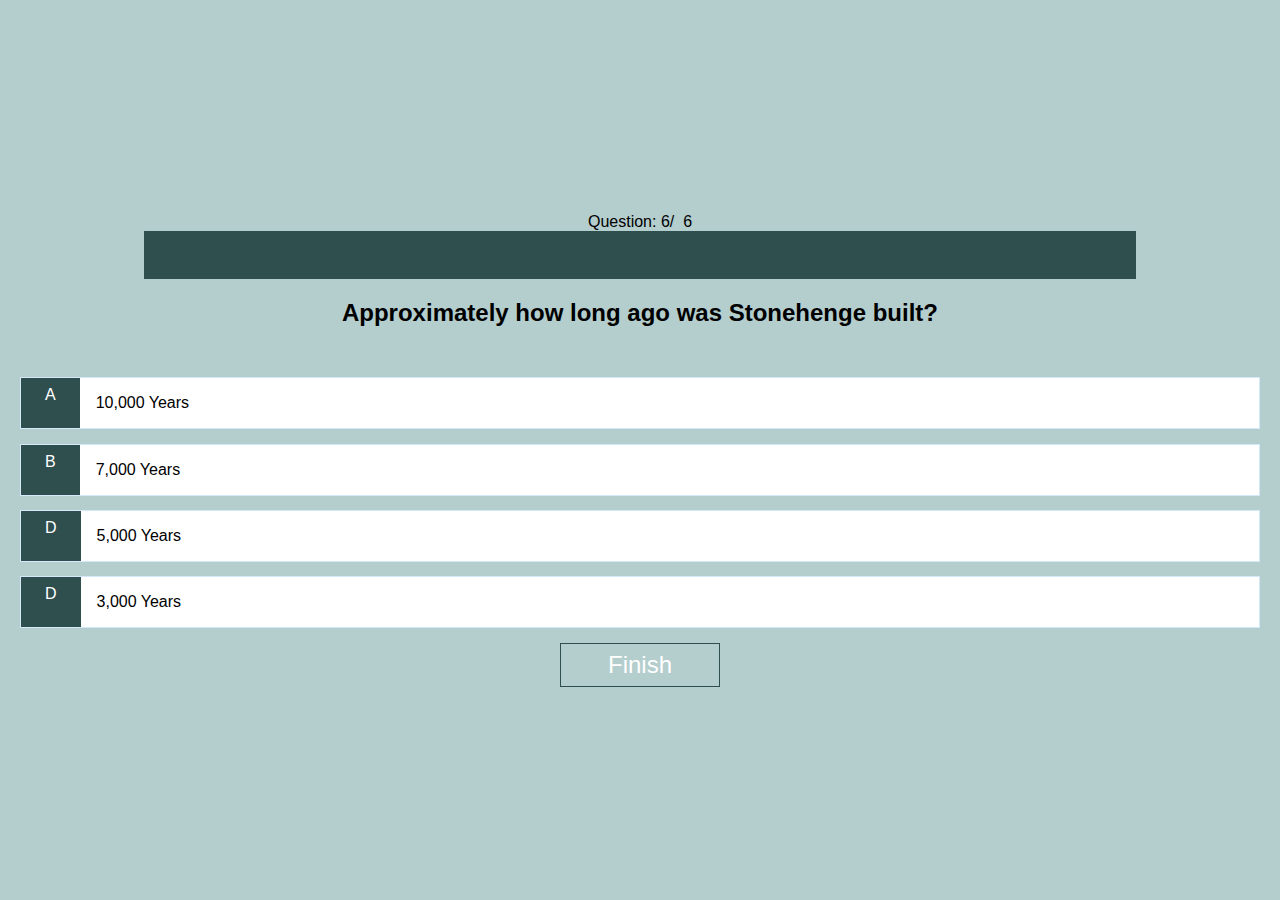
==== paths/game.html @ 20bb1a07 "first commit of quiz app" ====
<!DOCTYPE html>
<html lang="en">
  <head>
    <meta charset="UTF-8" />
    <meta name="viewport" content="width=device-width, initial-scale=1.0" />
    <title>Quizz Time !!</title>
    <link rel="stylesheet" href="../css/main.css" />
  </head>

  <body>
    <div class="container game-container">
      <div id="game">
        <p id="counter">
          Question: <span class="currQuestion">1 </span>/ &nbsp;<span
            class="totalQuestions"
          >
            &nbsp;5</span
          >
        </p>
        <div id="progressbar">
          <div class="progress-bar"></div>
        </div>
        <h2 id="question">
          What is the answer of this?
        </h2>
        <div class="choice-container">
          <p class="choice-prefix">A</p>
          <p class="choice-text" data-number="1">Choice</p>
        </div>
        <div class="choice-container">
          <p class="choice-prefix">B</p>
          <p class="choice-text" data-number="2">Choice</p>
        </div>
        <div class="choice-container">
          <p class="choice-prefix">D</p>
          <p class="choice-text" data-number="3">Choice</p>
        </div>
        <div class="choice-container">
          <p class="choice-prefix">D</p>
          <p class="choice-text" data-number="4">Choice</p>
        </div>
      </div>

      <a id="finish-btn" href="./results.html" class="btn btn-prim" disabled
        >Finish</a
      >
    </div>

    <script src="../js/app.js"></script>
  </body>
</html>
---- css/main.css ----
@import './game.css';

/* fonts import */


/*global */
* {
    margin: 0;
    padding: 0;
    box-sizing: border-box;
    /* font-size: 62.5%; */
}

a {
    text-decoration: none;
    color: #000;
}




/* custom */
.hidden {
    display: none;
}

.not_visible {
    visibility: hidden;
}

.correct {
    background-color: #28a745;
}

.incorrect {
    background-color: #dc3545;
}

/* root */
:root {
    --bcg-color: #B4CDCD;
    --primary-color: #2F4F4F;
    --secondary-color: #388E8E;
    --font-color: #000;
}

.container {
    background-color: var(--bcg-color);
    font-family: consolas, sans-serif;
    display: flex;
    flex-direction: column;
    text-align: center;
    max-width: 80rem;
    margin: 0 auto;
    width: 100vw;
    height: 100vh;
    justify-content: center;
    align-items: center;
}

.container>* {
    width: 100%;
}

.container h1 {
    font-size: 4rem;
    color: var(--primary-color);
}

.container h3 {
    font-size: 2.5rem;
    color: var(--secondary-color);
    margin: 10px 0 30px;
}

.btn {
    font-size: 1.5rem;
    padding: 7px 10px;
    margin-right: 0px;
    width: 10rem;
    background: white;
    text-align: center;
    border: 1px solid var(--primary-color);

}


.btn:hover,
.choice-container:hover {
    cursor: pointer;
    box-shadow: 0 0.4rem 1.4rem 0 rgba(86, 185, 235, .5);
    transform: translateY(-.2rem);
    transition: transform 150ms;
}

.btn[disabled]:hover {
    cursor: not-allowed;
    box-shadow: none;
    transform: none;
}

.btn-prim {
    background: var(--primary-color);
    color: #fff;
}
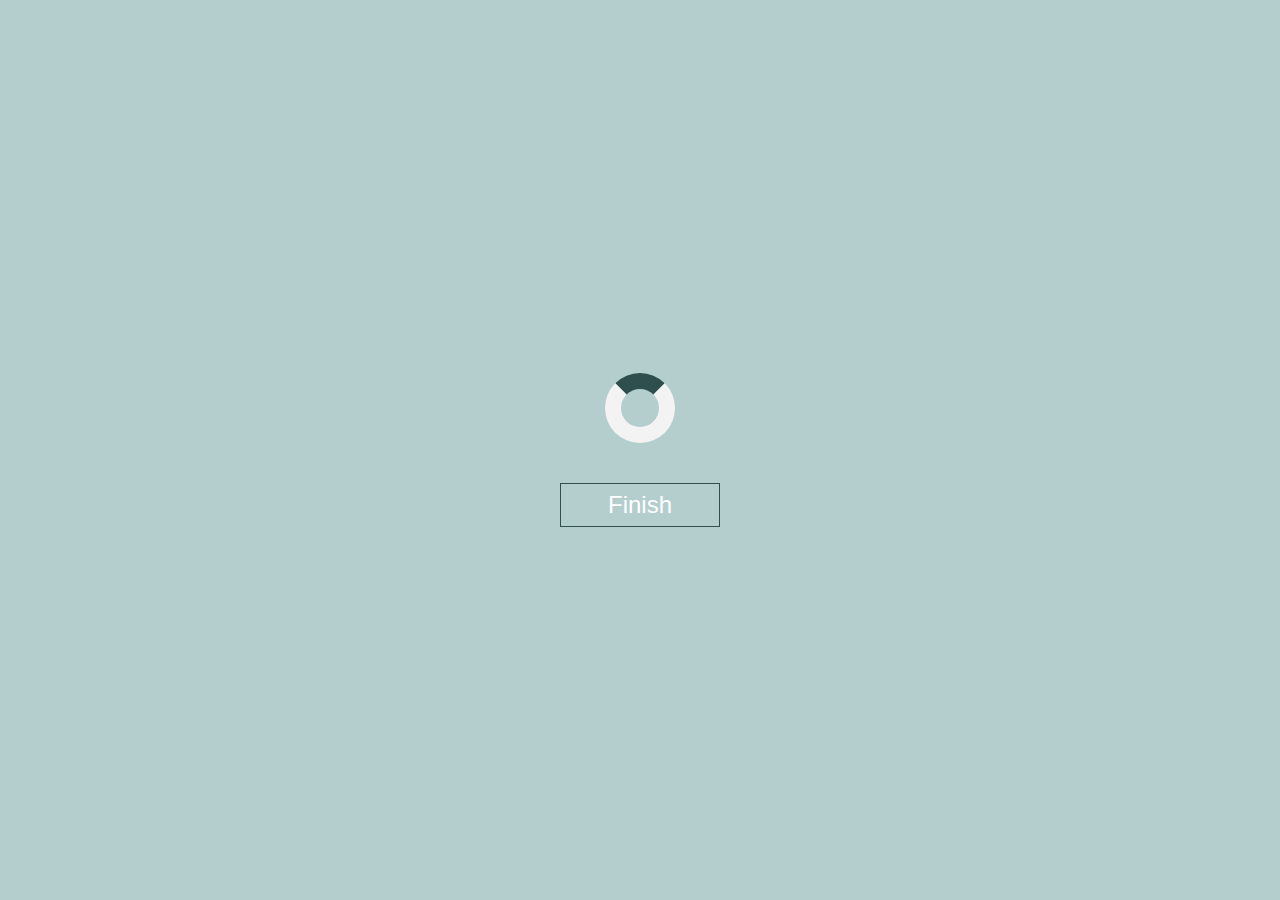
==== commit 450524a1: "final version" ====
--- a/paths/game.html
+++ b/paths/game.html
@@ -1,51 +1,49 @@
 <!DOCTYPE html>
 <html lang="en">
-  <head>
-    <meta charset="UTF-8" />
-    <meta name="viewport" content="width=device-width, initial-scale=1.0" />
-    <title>Quizz Time !!</title>
-    <link rel="stylesheet" href="../css/main.css" />
-  </head>
 
-  <body>
-    <div class="container game-container">
-      <div id="game">
-        <p id="counter">
-          Question: <span class="currQuestion">1 </span>/ &nbsp;<span
-            class="totalQuestions"
-          >
-            &nbsp;5</span
-          >
-        </p>
-        <div id="progressbar">
-          <div class="progress-bar"></div>
-        </div>
-        <h2 id="question">
-          What is the answer of this?
-        </h2>
-        <div class="choice-container">
-          <p class="choice-prefix">A</p>
-          <p class="choice-text" data-number="1">Choice</p>
-        </div>
-        <div class="choice-container">
-          <p class="choice-prefix">B</p>
-          <p class="choice-text" data-number="2">Choice</p>
-        </div>
-        <div class="choice-container">
-          <p class="choice-prefix">D</p>
-          <p class="choice-text" data-number="3">Choice</p>
-        </div>
-        <div class="choice-container">
-          <p class="choice-prefix">D</p>
-          <p class="choice-text" data-number="4">Choice</p>
-        </div>
+<head>
+  <meta charset="UTF-8" />
+  <meta name="viewport" content="width=device-width, initial-scale=1.0" />
+  <title>Quizz Time !!</title>
+  <link rel="stylesheet" href="../css/main.css" />
+</head>
+
+<body>
+  <div class="container game-container">
+    <div class="loader"></div>
+    <div id="game" class="hidden">
+      <p id="counter">
+        Question: <span class="currQuestion">1 </span>/ &nbsp;<span class="totalQuestions">
+          &nbsp;5</span>
+      </p>
+      <div id="progressbar">
+        <div class="progress-bar"></div>
       </div>
+      <h2 id="question">
 
-      <a id="finish-btn" href="./results.html" class="btn btn-prim" disabled
-        >Finish</a
-      >
+      </h2>
+      <div class="choice-container">
+        <p class="choice-prefix">A</p>
+        <p class="choice-text" data-number="1"></p>
+      </div>
+      <div class="choice-container">
+        <p class="choice-prefix">B</p>
+        <p class="choice-text" data-number="2"></p>
+      </div>
+      <div class="choice-container">
+        <p class="choice-prefix">D</p>
+        <p class="choice-text" data-number="3"></p>
+      </div>
+      <div class="choice-container">
+        <p class="choice-prefix">D</p>
+        <p class="choice-text" data-number="4"></p>
+      </div>
     </div>
 
-    <script src="../js/app.js"></script>
-  </body>
-</html>
+    <a id="finish-btn" href="./results.html" class="btn btn-prim" disabled>Finish</a>
+  </div>
+
+  <script src="../js/app.js"></script>
+</body>
+
+</html>--- a/css/main.css
+++ b/css/main.css
@@ -102,4 +102,26 @@
 .btn-prim {
     background: var(--primary-color);
     color: #fff;
+}
+
+.loader {
+    border: 16px solid #f3f3f3;
+    /* Light grey */
+    border-top: 16px solid var(--primary-color);
+    /* Blue */
+    border-radius: 50%;
+    margin-bottom: 40px;
+    width: 70px;
+    height: 70px;
+    animation: spin 2s linear infinite;
+}
+
+@keyframes spin {
+    0% {
+        transform: rotate(0deg);
+    }
+
+    100% {
+        transform: rotate(360deg);
+    }
 }